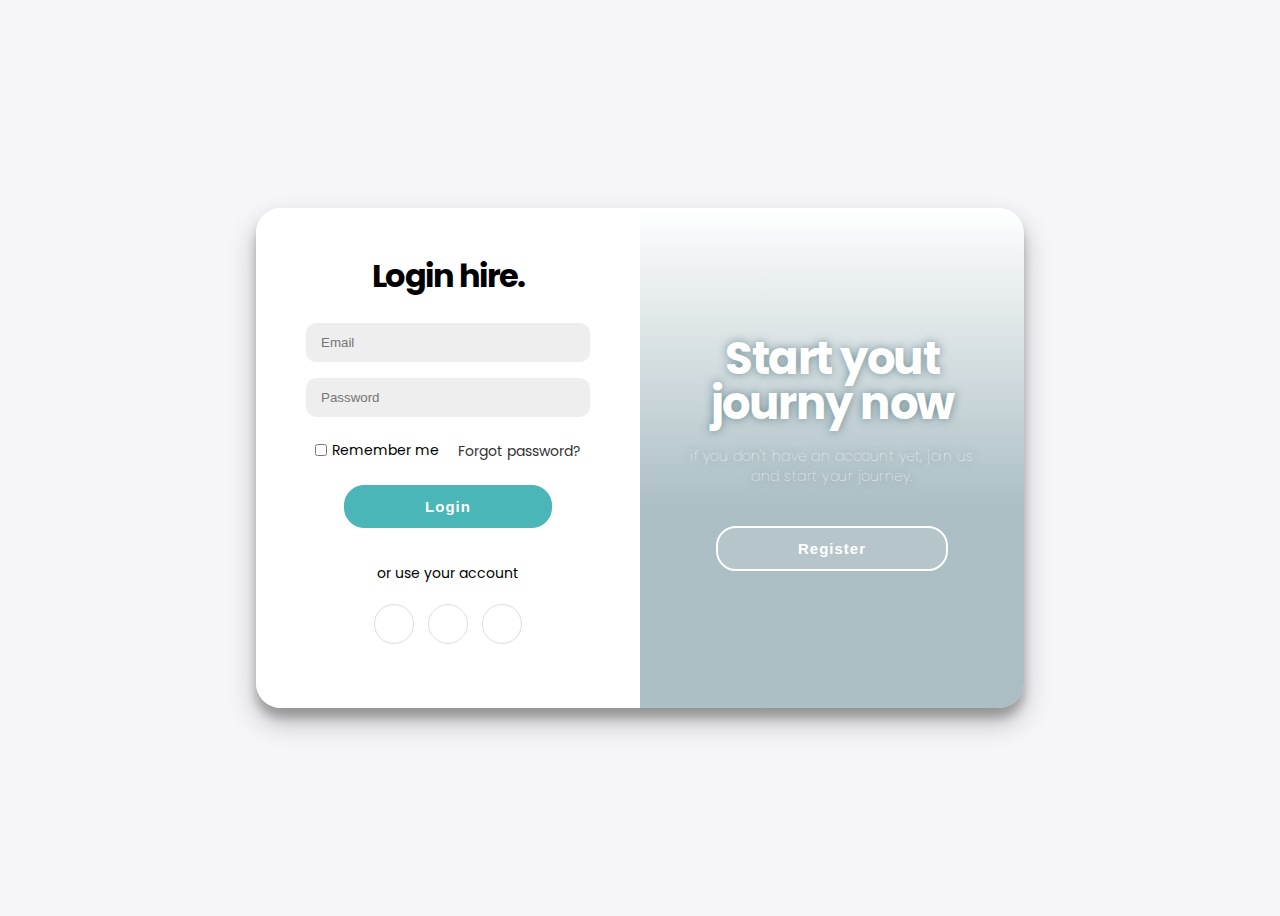
==== login.html @ 9c0b5bf2 "Add files via upload" ====
<!DOCTYPE html>
<html lang="en">

<head>
    <meta charset="UTF-8">
    <meta http-equiv="X-UA-Compatible" content="IE=edge">
    <meta name="viewport" content="width=device-width, initial-scale=1.0">
    <title>Login</title>
    <link rel="stylesheet" href="login.css">
</head>

<body>
    <div class="container" id="container">

        <div class="form-container register-container">
            <form action="#">
                <h1>Register hire.</h1>
                <input type="text" placeholder="Name">
                <input type="email" placeholder="Email">
                <input type="password" placeholder="Password">
                <button>Register</button>
                <span>or use your account</span>
                <div class="social-container">
                    <a href="#" class="social"><i class="lni lni-facebook-fill"></i></a>
                    <a href="#" class="social"><i class="lni lni-google"></i></a>
                    <a href="#" class="social"><i class="lni lni-linkedin-original"></i></a>
                </div>
            </form>
        </div>

        <div class="form-container login-container">
            <form action="#">
                <h1>Login hire.</h1>
                <input type="email" placeholder="Email">
                <input type="password" placeholder="Password">
                <div class="content">
                    <div class="checkbox">
                        <input type="checkbox" name="checkbox" id="checkbox">
                        <label>Remember me</label>
                    </div>
                    <div class="pass-link">
                        <a href="#">Forgot password?</a>
                    </div>
                </div>
                <button>Login</button>
                <span>or use your account</span>
                <div class="social-container">
                    <a href="#" class="social"><i class="lni lni-facebook-fill"></i></a>
                    <a href="#" class="social"><i class="lni lni-google"></i></a>
                    <a href="#" class="social"><i class="lni lni-linkedin-original"></i></a>
                </div>
            </form>
        </div>

        <div class="overlay-container">
            <div class="overlay">
                <div class="overlay-panel overlay-left">
                    <h1 class="title">Hello <br> friends</h1>
                    <p>if Yout have an account, login here and have fun</p>
                    <button class="ghost" id="login">Login
                        <i class="lni lni-arrow-left login"></i>
                    </button>
                </div>
                <div class="overlay-panel overlay-right">
                    <h1 class="title">Start yout <br> journy now</h1>
                    <p>if you don't have an account yet, join us and start your journey.</p>
                    <button class="ghost" id="register">Register
                        <i class="lni lni-arrow-right register"></i>
                    </button>
                </div>
            </div>
        </div>
        <script src="login.js"></script>
</body>

</html>
---- login.css ----
@import url("https://fonts.googleapis.com/css2?family=Poppins");

* {
  box-sizing: border-box;
}

body {
  display: flex;
  background-color: #f6f5f7;
  justify-content: center;
  align-items: center;
  flex-direction: column;
  font-family: "Poppins", sans-serif;
  overflow: hidden;
  height: 100vh;
}

h1 {
  font-weight: 700;
  letter-spacing: -1.5px;
  margin: 0;
  margin-bottom: 15px;
}

h1.title {
  font-size: 45px;
  line-height: 45px;
  margin: 0;
  text-shadow: 0 0 10px rgba(16, 64, 74, 0.5);
}

p {
  font-size: 14px;
  font-weight: 100;
  line-height: 20px;
  letter-spacing: 0.5px;
  margin: 20px 0 30px;
  text-shadow: 0 0 10px rgba(16, 64, 74, 0.5);
}

span {
  font-size: 14px;
  margin-top: 25px;
}

a {
  color: #333;
  font-size: 14px;
  text-decoration: none;
  margin: 15px 0;
  transition: 0.3s ease-in-out;
}

a:hover {
  color: #4bb6b7;
}

.content {
  display: flex;
  width: 100%;
  height: 50px;
  align-items: center;
  justify-content: space-around;
}

.content .checkbox {
  display: flex;
  align-items: center;
  justify-content: center;
}

.content input {
  accent-color: #333;
  width: 12px;
  height: 12px;
}

.content label {
  font-size: 14px;
  user-select: none;
  padding-left: 5px;
}

button {
  position: relative;
  border-radius: 20px;
  border: 1px solid #4bb6b7;
  background-color: #4bb6b7;
  color: #fff;
  font-size: 15px;
  font-weight: 700;
  margin: 10px;
  padding: 12px 80px;
  letter-spacing: 1px;
  text-transform: capitalize;
  transition: 0.3s ease-in-out;
}

button:hover {
  letter-spacing: 3px;
}

button:active {
  transform: scale(0.95);
}

button:focus {
  outline: none;
}

button.ghost {
  background-color: rgba(225, 225, 225, 0.2);
  border: 2px solid #fff;
  color: #fff;
}

button.ghost i{
  position: absolute;
  opacity: 0;
  transition: 0.3s ease-in-out;
}

button.ghost i.register{
  right: 70px;
}

button.ghost i.login{
  left: 70px;
}

button.ghost:hover i.register{
  right: 40px;
  opacity: 1;
}

button.ghost:hover i.login{
  left: 40px;
  opacity: 1;
}

form {
  background-color: #fff;
  display: flex;
  align-items: center;
  justify-content: center;
  flex-direction: column;
  padding: 0 50px;
  height: 100%;
  text-align: center;
}

input {
  background-color: #eee;
  border-radius: 10px;
  border: none;
  padding: 12px 15px;
  margin: 8px 0;
  width: 100%;
}

.container {
  background-color: #fff;
  border-radius: 25px;
  box-shadow: 0 14px 28px rgba(0, 0, 0, 0.25), 0 10px 10px rgba(0, 0, 0, 0.22);
  position: relative;
  overflow: hidden;
  width: 768px;
  max-width: 100%;
  min-height: 500px;
}

.form-container {
  position: absolute;
  top: 0;
  height: 100%;
  transition: all 0.6s ease-in-out;
}

.login-container {
  left: 0;
  width: 50%;
  z-index: 2;
}

.container.right-panel-active .login-container {
  transform: translateX(100%);
}

.register-container {
  left: 0;
  width: 50%;
  opacity: 0;
  z-index: 1;
}

.container.right-panel-active .register-container {
  transform: translateX(100%);
  opacity: 1;
  z-index: 5;
  animation: show 0.6s;
}

@keyframes show {
  0%,
  49.99% {
    opacity: 0;
    z-index: 1;
  }

  50%,
  100% {
    opacity: 1;
    z-index: 5;
  }
}

.overlay-container {
  position: absolute;
  top: 0;
  left: 50%;
  width: 50%;
  height: 100%;
  overflow: hidden;
  transition: transform 0.6s ease-in-out;
  z-index: 100;
}

.container.right-panel-active .overlay-container {
  transform: translate(-100%);
}

.overlay {
  background-image: url('image/image.gif');
  background-repeat: no-repeat;
  background-size: cover;
  background-position: 0 0;
  color: #fff;
  position: relative;
  left: -100%;
  height: 100%;
  width: 200%;
  transform: translateX(0);
  transition: transform 0.6s ease-in-out;
}

.overlay::before {
  content: "";
  position: absolute;
  left: 0;
  right: 0;
  top: 0;
  bottom: 0;
  background: linear-gradient(
    to top,
    rgba(46, 94, 109, 0.4) 40%,
    rgba(46, 94, 109, 0)
  );
}

.container.right-panel-active .overlay {
  transform: translateX(50%);
}

.overlay-panel {
  position: absolute;
  display: flex;
  align-items: center;
  justify-content: center;
  flex-direction: column;
  padding: 0 40px;
  text-align: center;
  top: 0;
  height: 100%;
  width: 50%;
  transform: translateX(0);
  transition: transform 0.6s ease-in-out;
}

.overlay-left {
  transform: translateX(-20%);
}

.container.right-panel-active .overlay-left {
  transform: translateX(0);
}

.overlay-right {
  right: 0;
  transform: translateX(0);
}

.container.right-panel-active .overlay-right {
  transform: translateX(20%);
}

.social-container {
  margin: 20px 0;
}

.social-container a {
  border: 1px solid #dddddd;
  border-radius: 50%;
  display: inline-flex;
  justify-content: center;
  align-items: center;
  margin: 0 5px;
  height: 40px;
  width: 40px;
  transition: 0.3s ease-in-out;
}

.social-container a:hover {
  border: 1px solid #4bb6b7;
}
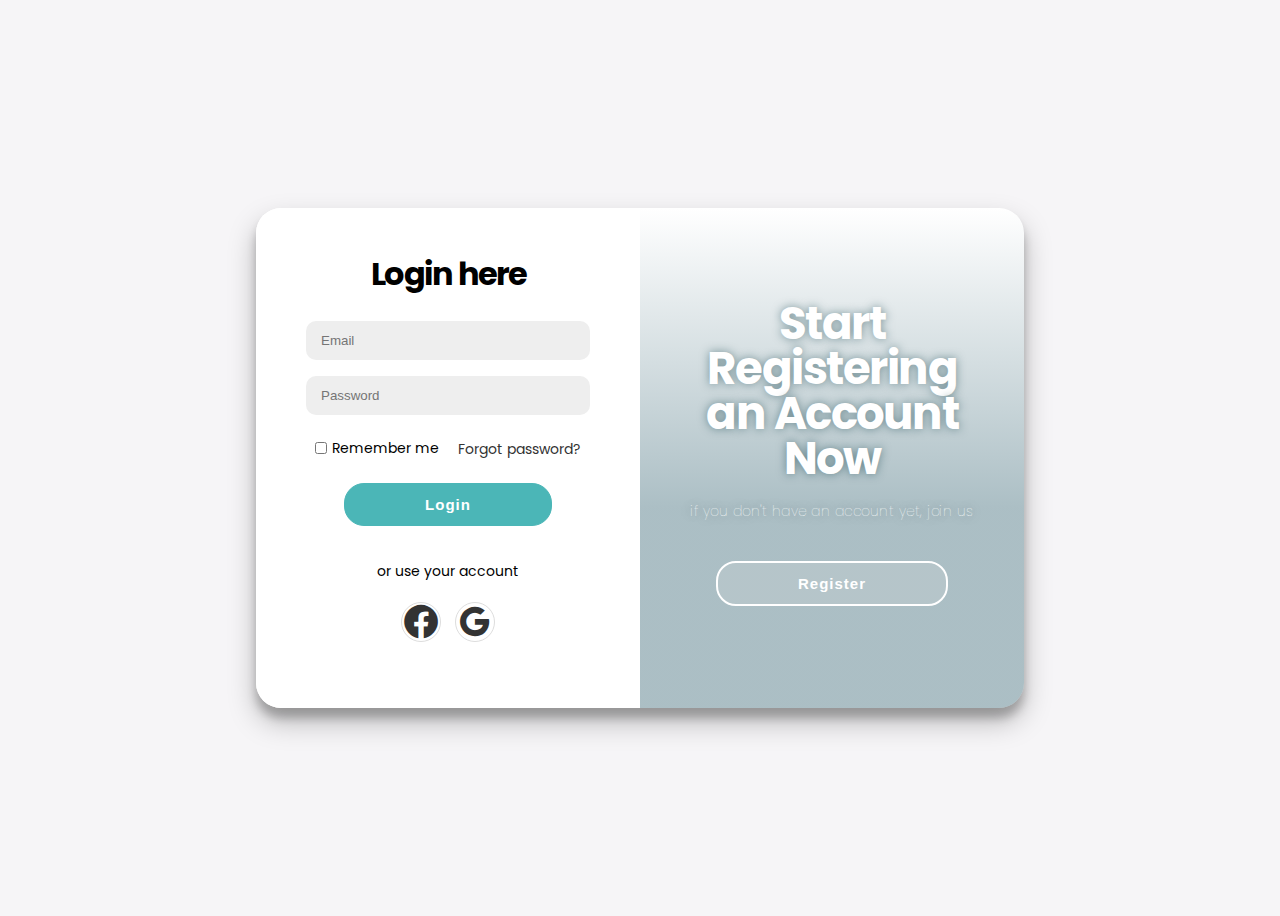
==== commit b1dbe595: "Add files via upload" ====
--- a/login.html
+++ b/login.html
@@ -7,6 +7,7 @@
     <meta name="viewport" content="width=device-width, initial-scale=1.0">
     <title>Login</title>
     <link rel="stylesheet" href="login.css">
+    <link href='https://unpkg.com/boxicons@2.1.4/css/boxicons.min.css' rel='stylesheet'>
 </head>
 
 <body>
@@ -14,23 +15,22 @@
 
         <div class="form-container register-container">
             <form action="#">
-                <h1>Register hire.</h1>
+                <h1>Register here</h1>
                 <input type="text" placeholder="Name">
                 <input type="email" placeholder="Email">
                 <input type="password" placeholder="Password">
                 <button>Register</button>
                 <span>or use your account</span>
                 <div class="social-container">
-                    <a href="#" class="social"><i class="lni lni-facebook-fill"></i></a>
-                    <a href="#" class="social"><i class="lni lni-google"></i></a>
-                    <a href="#" class="social"><i class="lni lni-linkedin-original"></i></a>
+                    <a href="#" class="social"><i class='bx bxl-facebook-circle bx-tada' ></i></a>
+                    <a href="#" class="social"><i class='bx bxl-google bx-tada' ></i></a>
                 </div>
             </form>
         </div>
 
         <div class="form-container login-container">
             <form action="#">
-                <h1>Login hire.</h1>
+                <h1>Login here</h1>
                 <input type="email" placeholder="Email">
                 <input type="password" placeholder="Password">
                 <div class="content">
@@ -45,9 +45,8 @@
                 <button>Login</button>
                 <span>or use your account</span>
                 <div class="social-container">
-                    <a href="#" class="social"><i class="lni lni-facebook-fill"></i></a>
-                    <a href="#" class="social"><i class="lni lni-google"></i></a>
-                    <a href="#" class="social"><i class="lni lni-linkedin-original"></i></a>
+                    <a href="#" class="social"><i class='bx bxl-facebook-circle bx-tada' ></i></a>
+                    <a href="#" class="social"><i class='bx bxl-google bx-tada' ></i></a>
                 </div>
             </form>
         </div>
@@ -55,15 +54,15 @@
         <div class="overlay-container">
             <div class="overlay">
                 <div class="overlay-panel overlay-left">
-                    <h1 class="title">Hello <br> friends</h1>
-                    <p>if Yout have an account, login here and have fun</p>
+                    <h1 class="title">Hello</h1>
+                    <p>if Yout have an account, login here</p>
                     <button class="ghost" id="login">Login
                         <i class="lni lni-arrow-left login"></i>
                     </button>
                 </div>
                 <div class="overlay-panel overlay-right">
-                    <h1 class="title">Start yout <br> journy now</h1>
-                    <p>if you don't have an account yet, join us and start your journey.</p>
+                    <h1 class="title">Start Registering<br>an Account Now</h1>
+                    <p>if you don't have an account yet, join us</p>
                     <button class="ghost" id="register">Register
                         <i class="lni lni-arrow-right register"></i>
                     </button>
--- a/login.css
+++ b/login.css
@@ -2,6 +2,14 @@
 
 * {
   box-sizing: border-box;
+}
+
+.bx.bxl-facebook-circle.bx-tada {
+  font-size: 40px;
+}
+
+.bx.bxl-google.bx-tada {
+  font-size: 40px;
 }
 
 body {
